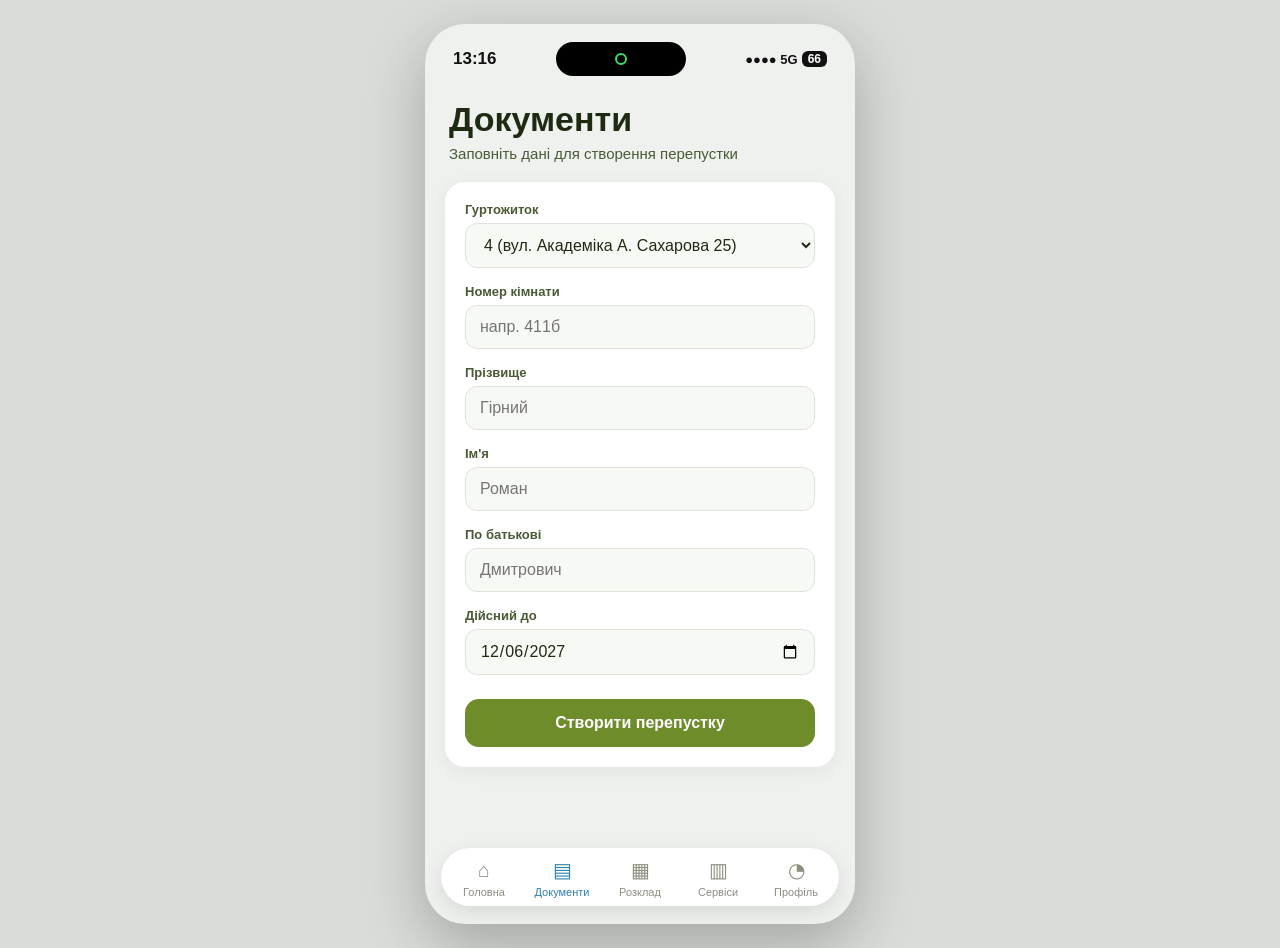
==== index.html @ 4cf70e14 "Init" ====
<!DOCTYPE html>
<html lang="uk">
<head>
<meta charset="UTF-8">
<meta name="viewport" content="width=device-width, initial-scale=1.0, viewport-fit=cover">
<title>Перепустка — дані</title>
<link rel="stylesheet" href="style.css">
</head>
<body>
  <div class="phone">
    <div class="statusbar">
      <span class="time">13:16</span>
      <span class="pill"><span class="dot"></span></span>
      <span class="right-icons">●●●● 5G <span class="battery">66</span></span>
    </div>

    <main class="form-screen">
      <h1>Документи</h1>
      <p class="subtitle">Заповніть дані для створення перепустки</p>

      <form id="passForm" class="pass-form">
        <label class="field">
          <span>Гуртожиток</span>
          <select id="dorm" required>
            <option value="1">1 (вул. Академіка А. Сахарова 25)</option>
            <option value="2">2 (вул. Академіка А. Сахарова 25)</option>
            <option value="3">3 (вул. Академіка А. Сахарова 25)</option>
            <option value="4" selected>4 (вул. Академіка А. Сахарова 25)</option>
            <option value="5">5 (вул. Академіка А. Сахарова 25)</option>
            <option value="6">6 (вул. Академіка А. Сахарова 25)</option>
          </select>
        </label>

        <label class="field">
          <span>Номер кімнати</span>
          <input id="room" type="text" placeholder="напр. 411б" required>
        </label>

        <label class="field">
          <span>Прізвище</span>
          <input id="lastname" type="text" placeholder="Гірний" required>
        </label>

        <label class="field">
          <span>Ім'я</span>
          <input id="firstname" type="text" placeholder="Роман" required>
        </label>

        <label class="field">
          <span>По батькові</span>
          <input id="middlename" type="text" placeholder="Дмитрович" required>
        </label>

        <label class="field">
          <span>Дійсний до</span>
          <input id="validUntil" type="date" required>
        </label>

        <button type="submit" class="primary-btn">Створити перепустку</button>
      </form>
    </main>

    <nav class="tabbar">
      <div class="tab"><span class="icon">⌂</span><span>Головна</span></div>
      <div class="tab active"><span class="icon">▤</span><span>Документи</span></div>
      <div class="tab"><span class="icon">▦</span><span>Розклад</span></div>
      <div class="tab"><span class="icon">▥</span><span>Сервіси</span></div>
      <div class="tab"><span class="icon">◔</span><span>Профіль</span></div>
    </nav>
  </div>

  <script src="script.js"></script>
</body>
</html>
---- style.css ----
:root {
  --bg: #eef1ee;
  --card-bg: #e4f0c8;
  --card-bg-2: #dcecb8;
  --olive: #6f8c2b;
  --olive-dark: #5a7322;
  --text-dark: #1f2a12;
  --text-muted: #4a5a35;
  --white: #ffffff;
  font-family: -apple-system, "SF Pro Text", "Segoe UI", Roboto, Helvetica, Arial, sans-serif;
}

* { box-sizing: border-box; }

body {
  margin: 0;
  background: #d9dcd9;
  display: flex;
  justify-content: center;
  min-height: 100vh;
  padding: 24px 0;
}

.phone {
  width: 100%;
  max-width: 430px;
  min-height: 900px;
  background: var(--bg);
  display: flex;
  flex-direction: column;
  border-radius: 40px;
  overflow: hidden;
  box-shadow: 0 20px 60px rgba(0,0,0,0.25);
}

.statusbar {
  display: flex;
  align-items: center;
  justify-content: space-between;
  padding: 18px 28px 6px;
  font-size: 17px;
  font-weight: 600;
  color: #111;
}

.statusbar .pill {
  width: 130px;
  height: 34px;
  background: #000;
  border-radius: 20px;
  display: flex;
  align-items: center;
  justify-content: center;
}

.statusbar .dot {
  width: 12px;
  height: 12px;
  border-radius: 50%;
  border: 2px solid #3ddc6a;
}

.right-icons {
  font-size: 13px;
  display: flex;
  align-items: center;
  gap: 4px;
}

.battery {
  background: #111;
  color: #fff;
  border-radius: 6px;
  padding: 1px 6px;
  font-size: 12px;
}

h1 {
  font-size: 34px;
  font-weight: 800;
  color: var(--text-dark);
  margin: 18px 24px 6px;
}

/* ---- form screen ---- */
.form-screen { flex: 1; padding-bottom: 24px; }

.subtitle {
  margin: 0 24px 20px;
  color: var(--text-muted);
  font-size: 15px;
}

.pass-form {
  margin: 0 20px;
  background: var(--white);
  border-radius: 20px;
  padding: 20px;
  display: flex;
  flex-direction: column;
  gap: 16px;
  box-shadow: 0 4px 20px rgba(0,0,0,0.06);
}

.field {
  display: flex;
  flex-direction: column;
  gap: 6px;
  font-size: 13px;
  font-weight: 600;
  color: var(--text-muted);
}

.field input,
.field select {
  font-family: inherit;
  font-size: 16px;
  padding: 12px 14px;
  border-radius: 12px;
  border: 1.5px solid #dfe3dc;
  background: #f7f9f5;
  color: var(--text-dark);
  outline: none;
}

.field input:focus,
.field select:focus {
  border-color: var(--olive);
}

.primary-btn {
  margin-top: 8px;
  background: var(--olive);
  color: #fff;
  border: none;
  padding: 15px;
  border-radius: 14px;
  font-size: 16px;
  font-weight: 700;
  cursor: pointer;
}

.primary-btn:active { background: var(--olive-dark); }

/* ---- pass screen ---- */
.pass-screen { flex: 1; padding: 0 20px 24px; }

.card {
  background: linear-gradient(180deg, var(--card-bg) 0%, var(--card-bg-2) 100%);
  border-radius: 22px;
  padding: 28px 24px 0;
  position: relative;
  overflow: hidden;
  min-height: 640px;
}

.card-title {
  font-size: 32px;
  font-weight: 800;
  line-height: 1.15;
  color: var(--text-dark);
  margin: 0 0 28px;
}

.card-row {
  margin-bottom: 20px;
  font-size: 20px;
  color: var(--text-dark);
}

.card-label {
  font-size: 20px;
  color: var(--text-dark);
}

.card-value {
  font-weight: 700;
  font-size: 21px;
  margin-top: 2px;
}

.divider {
  height: 3px;
  background: var(--olive);
  opacity: 0.5;
  border-radius: 2px;
  margin: 8px 0 20px;
}

.university {
  font-size: 19px;
  color: var(--text-dark);
  line-height: 1.3;
  margin-bottom: 22px;
}

.status-strip {
  background: var(--olive);
  color: #fff;
  font-weight: 700;
  font-size: 17px;
  padding: 12px 24px;
  margin: 0 -24px 20px;
  display: flex;
  gap: 10px;
  white-space: nowrap;
  overflow-x: auto;
}

.sep { opacity: 0.8; }

.fullname {
  font-size: 30px;
  font-weight: 800;
  color: var(--text-dark);
  line-height: 1.2;
  padding-bottom: 24px;
}

/* ---- tabbar ---- */
.tabbar {
  display: flex;
  justify-content: space-around;
  align-items: center;
  background: #fff;
  border-radius: 30px;
  margin: 0 16px 18px;
  padding: 10px 4px 8px;
  box-shadow: 0 6px 20px rgba(0,0,0,0.1);
}

.tab {
  display: flex;
  flex-direction: column;
  align-items: center;
  gap: 4px;
  font-size: 11px;
  color: #8a9080;
  flex: 1;
}

.tab .icon { font-size: 20px; }

.tab.active { color: #2f7fb0; }

@media (max-width: 380px) {
  .card-title { font-size: 26px; }
  .fullname { font-size: 24px; }
}
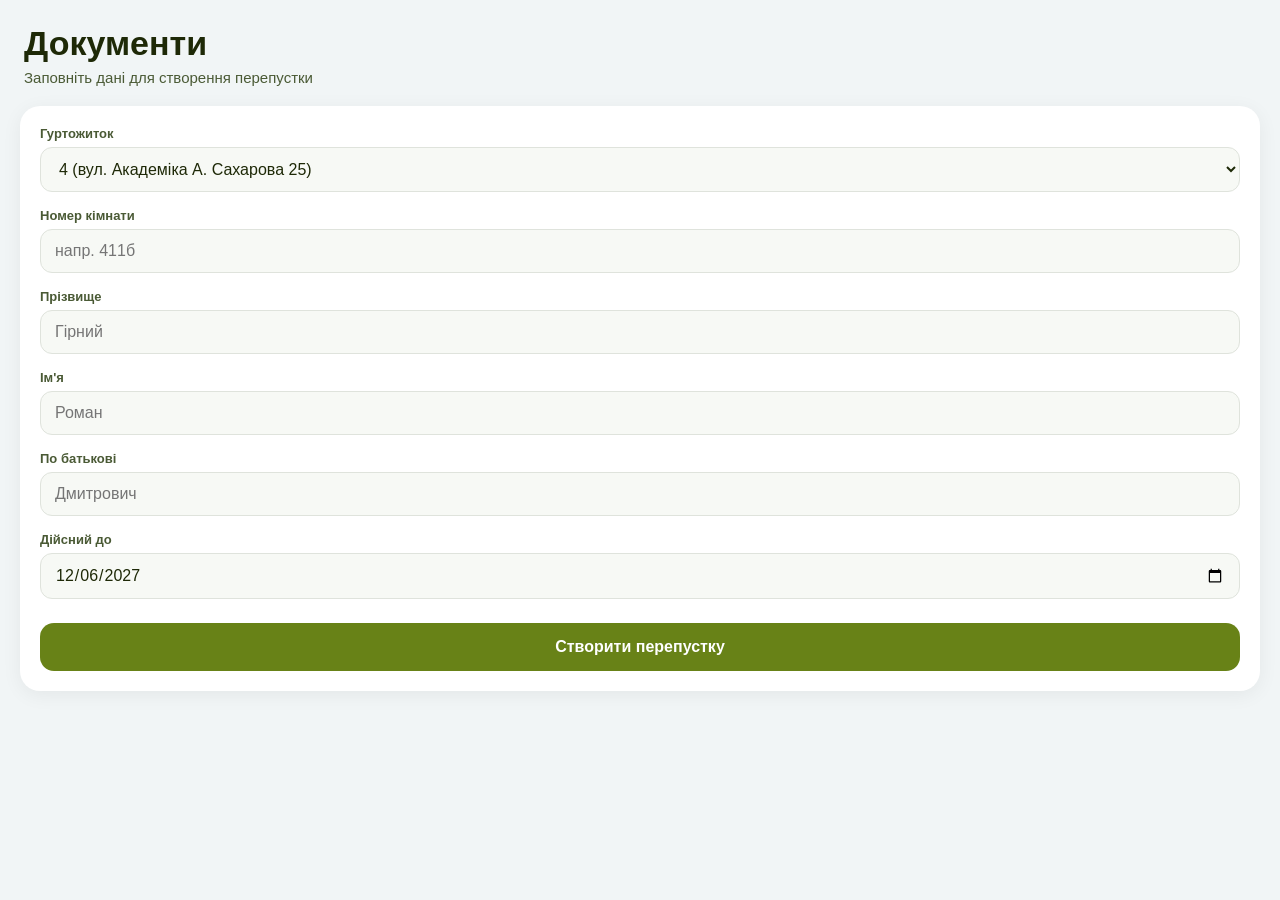
==== commit 08c500f3: "change" ====
--- a/index.html
+++ b/index.html
@@ -3,17 +3,13 @@
 <head>
 <meta charset="UTF-8">
 <meta name="viewport" content="width=device-width, initial-scale=1.0, viewport-fit=cover">
+<meta name="apple-mobile-web-app-capable" content="yes">
+<meta name="theme-color" content="#f1f5f6">
 <title>Перепустка — дані</title>
 <link rel="stylesheet" href="style.css">
 </head>
 <body>
-  <div class="phone">
-    <div class="statusbar">
-      <span class="time">13:16</span>
-      <span class="pill"><span class="dot"></span></span>
-      <span class="right-icons">●●●● 5G <span class="battery">66</span></span>
-    </div>
-
+  <div class="app-shell">
     <main class="form-screen">
       <h1>Документи</h1>
       <p class="subtitle">Заповніть дані для створення перепустки</p>
@@ -59,14 +55,6 @@
         <button type="submit" class="primary-btn">Створити перепустку</button>
       </form>
     </main>
-
-    <nav class="tabbar">
-      <div class="tab"><span class="icon">⌂</span><span>Головна</span></div>
-      <div class="tab active"><span class="icon">▤</span><span>Документи</span></div>
-      <div class="tab"><span class="icon">▦</span><span>Розклад</span></div>
-      <div class="tab"><span class="icon">▥</span><span>Сервіси</span></div>
-      <div class="tab"><span class="icon">◔</span><span>Профіль</span></div>
-    </nav>
   </div>
 
   <script src="script.js"></script>
--- a/style.css
+++ b/style.css
@@ -1,98 +1,54 @@
 :root {
-  --bg: #eef1ee;
-  --card-bg: #e4f0c8;
-  --card-bg-2: #dcecb8;
-  --olive: #6f8c2b;
-  --olive-dark: #5a7322;
-  --text-dark: #1f2a12;
+  --page-bg: #f1f5f6;
+  --card-bg: #eef6d1;
+  --olive: #688217;
+  --olive-strip: #6a8420;
+  --divider: #c6e270;
+  --text-dark: #1e2907;
   --text-muted: #4a5a35;
   --white: #ffffff;
+  --nav-blue: #1aa3e0;
+  --nav-gray: #8b939c;
   font-family: -apple-system, "SF Pro Text", "Segoe UI", Roboto, Helvetica, Arial, sans-serif;
 }
 
-* { box-sizing: border-box; }
+* { box-sizing: border-box; -webkit-tap-highlight-color: transparent; }
+
+html, body {
+  height: 100%;
+  margin: 0;
+  overscroll-behavior: none;
+}
 
 body {
-  margin: 0;
-  background: #d9dcd9;
-  display: flex;
-  justify-content: center;
-  min-height: 100vh;
-  padding: 24px 0;
-}
-
-.phone {
-  width: 100%;
-  max-width: 430px;
-  min-height: 900px;
-  background: var(--bg);
-  display: flex;
-  flex-direction: column;
-  border-radius: 40px;
-  overflow: hidden;
-  box-shadow: 0 20px 60px rgba(0,0,0,0.25);
-}
-
-.statusbar {
-  display: flex;
-  align-items: center;
-  justify-content: space-between;
-  padding: 18px 28px 6px;
-  font-size: 17px;
-  font-weight: 600;
-  color: #111;
-}
-
-.statusbar .pill {
-  width: 130px;
-  height: 34px;
-  background: #000;
-  border-radius: 20px;
-  display: flex;
-  align-items: center;
-  justify-content: center;
-}
-
-.statusbar .dot {
-  width: 12px;
-  height: 12px;
-  border-radius: 50%;
-  border: 2px solid #3ddc6a;
-}
-
-.right-icons {
-  font-size: 13px;
-  display: flex;
-  align-items: center;
-  gap: 4px;
-}
-
-.battery {
-  background: #111;
-  color: #fff;
-  border-radius: 6px;
-  padding: 1px 6px;
-  font-size: 12px;
+  background: var(--page-bg);
+  overflow: hidden;
 }
 
 h1 {
   font-size: 34px;
   font-weight: 800;
   color: var(--text-dark);
-  margin: 18px 24px 6px;
+  margin: 0;
 }
 
 /* ---- form screen ---- */
-.form-screen { flex: 1; padding-bottom: 24px; }
+.form-screen {
+  min-height: 100%;
+  padding: max(20px, env(safe-area-inset-top)) 20px 32px;
+  display: flex;
+  flex-direction: column;
+}
+
+.form-screen h1 { margin: 4px 4px 6px; }
 
 .subtitle {
-  margin: 0 24px 20px;
+  margin: 0 4px 20px;
   color: var(--text-muted);
   font-size: 15px;
 }
 
 .pass-form {
-  margin: 0 20px;
   background: var(--white);
   border-radius: 20px;
   padding: 20px;
@@ -142,108 +98,168 @@
 
 .primary-btn:active { background: var(--olive-dark); }
 
-/* ---- pass screen ---- */
-.pass-screen { flex: 1; padding: 0 20px 24px; }
+/* ---- pass screen (must fit one viewport, no scroll) ---- */
+.app-screen {
+  height: 100dvh;
+  height: 100vh;
+  display: flex;
+  flex-direction: column;
+  padding: max(14px, env(safe-area-inset-top)) 18px max(12px, env(safe-area-inset-bottom));
+  gap: clamp(6px, 1.6dvh, 14px);
+  overflow: hidden;
+}
+
+.page-title {
+  font-size: clamp(24px, 6dvh, 34px);
+  flex: 0 0 auto;
+}
 
 .card {
-  background: linear-gradient(180deg, var(--card-bg) 0%, var(--card-bg-2) 100%);
-  border-radius: 22px;
-  padding: 28px 24px 0;
+  flex: 1 1 auto;
+  min-height: 0;
+  background: var(--card-bg);
+  border-radius: 20px;
+  padding: clamp(14px, 3dvh, 24px) clamp(16px, 5vw, 22px);
   position: relative;
   overflow: hidden;
-  min-height: 640px;
+  display: flex;
+  flex-direction: column;
+  justify-content: space-between;
+}
+
+.card > * { position: relative; z-index: 1; }
+
+.card > .seal {
+  position: absolute;
+  top: 6%;
+  right: -18%;
+  width: 66%;
+  max-width: 300px;
+  opacity: 0.95;
+  pointer-events: none;
+  z-index: 0;
 }
 
 .card-title {
-  font-size: 32px;
+  font-size: clamp(19px, 4.6dvh, 30px);
   font-weight: 800;
-  line-height: 1.15;
-  color: var(--text-dark);
-  margin: 0 0 28px;
+  line-height: 1.12;
+  color: var(--text-dark);
+  margin: 0;
+}
+
+.card-details {
+  display: flex;
+  flex-direction: column;
 }
 
 .card-row {
-  margin-bottom: 20px;
-  font-size: 20px;
-  color: var(--text-dark);
-}
-
-.card-label {
-  font-size: 20px;
-  color: var(--text-dark);
-}
+  font-size: clamp(13px, 2.4dvh, 18px);
+  color: var(--text-dark);
+  line-height: 1.32;
+}
+
+.card-label { color: var(--text-dark); }
 
 .card-value {
   font-weight: 700;
-  font-size: 21px;
-  margin-top: 2px;
+  font-size: clamp(13.5px, 2.5dvh, 19px);
 }
 
 .divider {
   height: 3px;
-  background: var(--olive);
-  opacity: 0.5;
+  background: var(--divider);
   border-radius: 2px;
-  margin: 8px 0 20px;
+  align-self: stretch;
 }
 
 .university {
-  font-size: 19px;
-  color: var(--text-dark);
-  line-height: 1.3;
-  margin-bottom: 22px;
+  font-size: clamp(12.5px, 2.2dvh, 17px);
+  color: var(--text-dark);
+  line-height: 1.28;
 }
 
 .status-strip {
-  background: var(--olive);
+  background: var(--olive-strip);
   color: #fff;
   font-weight: 700;
-  font-size: 17px;
-  padding: 12px 24px;
-  margin: 0 -24px 20px;
-  display: flex;
-  gap: 10px;
+  font-size: clamp(11.5px, 2dvh, 15px);
+  padding: clamp(8px, 1.6dvh, 12px) 0;
+  margin: 0 calc(-1 * clamp(16px, 5vw, 22px));
+  overflow: hidden;
+  width: calc(100% + 2 * clamp(16px, 5vw, 22px));
+  max-width: calc(100% + 2 * clamp(16px, 5vw, 22px));
+}
+
+.marquee { overflow: hidden; width: 100%; }
+
+.marquee-track {
+  display: inline-flex;
   white-space: nowrap;
-  overflow-x: auto;
-}
-
-.sep { opacity: 0.8; }
+  will-change: transform;
+  animation: scroll-left 12s linear infinite;
+}
+
+.chunk { padding-left: clamp(16px, 5vw, 22px); }
+
+@keyframes scroll-left {
+  from { transform: translateX(0); }
+  to { transform: translateX(-50%); }
+}
+
+@media (prefers-reduced-motion: reduce) {
+  .marquee-track { animation: none; }
+}
 
 .fullname {
-  font-size: 30px;
+  font-size: clamp(17px, 3.6dvh, 26px);
   font-weight: 800;
   color: var(--text-dark);
-  line-height: 1.2;
-  padding-bottom: 24px;
+  line-height: 1.18;
 }
 
 /* ---- tabbar ---- */
 .tabbar {
+  flex: 0 0 auto;
   display: flex;
   justify-content: space-around;
+  align-items: flex-end;
+  background: #fff;
+  border-radius: 26px;
+  padding: 8px 4px calc(6px + env(safe-area-inset-bottom, 0px));
+  box-shadow: 0 6px 20px rgba(0,0,0,0.08);
+}
+
+.tab {
+  display: flex;
+  flex-direction: column;
   align-items: center;
-  background: #fff;
-  border-radius: 30px;
-  margin: 0 16px 18px;
-  padding: 10px 4px 8px;
-  box-shadow: 0 6px 20px rgba(0,0,0,0.1);
-}
-
-.tab {
-  display: flex;
-  flex-direction: column;
+  gap: 3px;
+  font-size: 11px;
+  color: var(--nav-gray);
+  flex: 1;
+}
+
+.tab svg {
+  width: 23px;
+  height: 23px;
+}
+
+.tab-pill {
+  display: flex;
   align-items: center;
-  gap: 4px;
-  font-size: 11px;
-  color: #8a9080;
-  flex: 1;
-}
-
-.tab .icon { font-size: 20px; }
-
-.tab.active { color: #2f7fb0; }
-
-@media (max-width: 380px) {
-  .card-title { font-size: 26px; }
-  .fullname { font-size: 24px; }
-}
+  justify-content: center;
+  padding: 6px 14px;
+  border-radius: 14px;
+}
+
+.tab.active {
+  color: var(--nav-blue);
+  font-weight: 600;
+}
+
+.tab.active .tab-pill {
+  background: #eef1f3;
+}
+
+.tab.active svg { color: var(--nav-blue); }
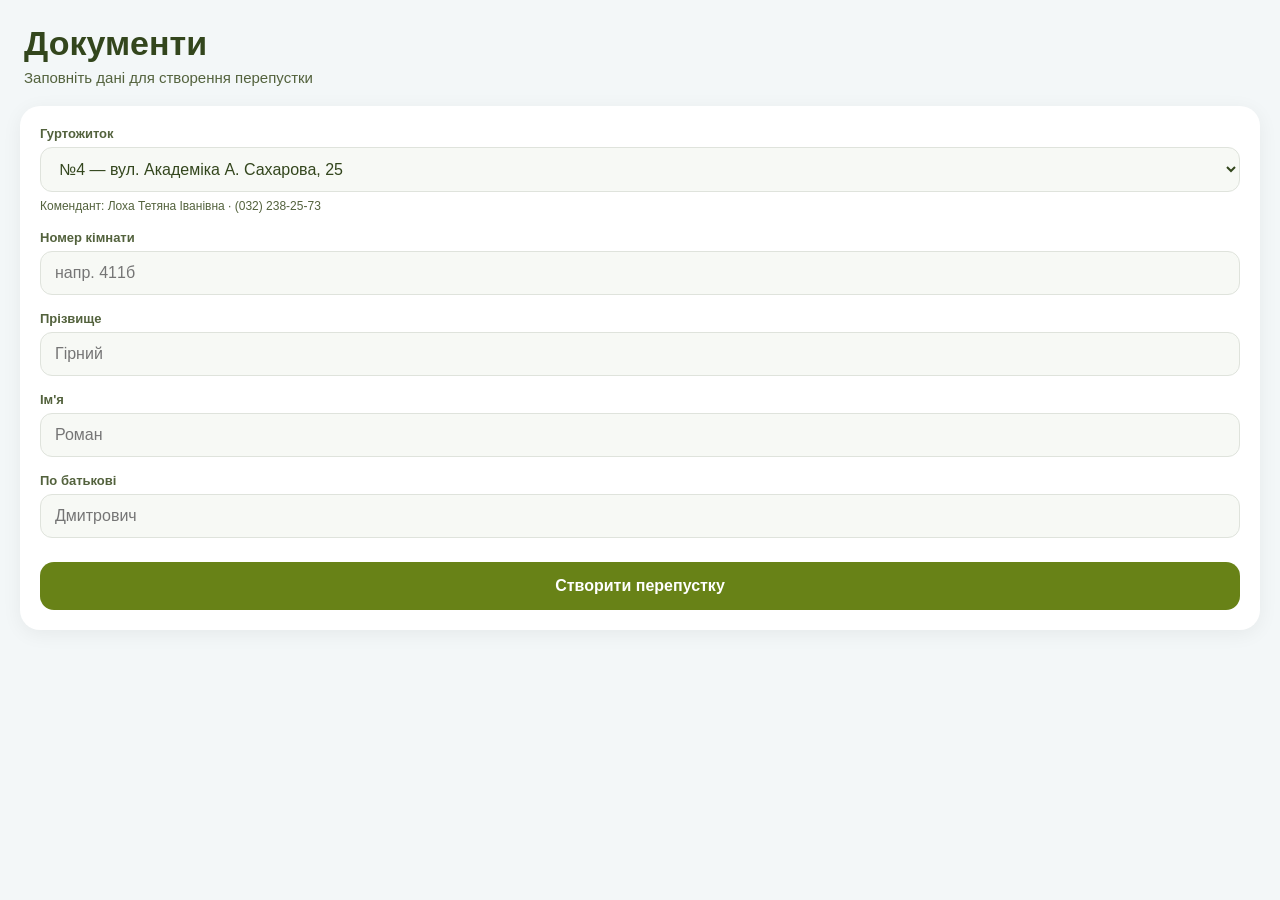
==== commit d16f2487: "dorms add" ====
--- a/index.html
+++ b/index.html
@@ -18,13 +18,26 @@
         <label class="field">
           <span>Гуртожиток</span>
           <select id="dorm" required>
-            <option value="1">1 (вул. Академіка А. Сахарова 25)</option>
-            <option value="2">2 (вул. Академіка А. Сахарова 25)</option>
-            <option value="3">3 (вул. Академіка А. Сахарова 25)</option>
-            <option value="4" selected>4 (вул. Академіка А. Сахарова 25)</option>
-            <option value="5">5 (вул. Академіка А. Сахарова 25)</option>
-            <option value="6">6 (вул. Академіка А. Сахарова 25)</option>
+            <option value="1">№1 — вул. Бой-Желенського, 14</option>
+            <option value="3">№3 — вул. І. Карпінця, 27</option>
+            <option value="4" selected>№4 — вул. Академіка А. Сахарова, 25</option>
+            <option value="5">№5 — вул. Лукаша, 4</option>
+            <option value="6">№6 — вул. Академіка А. Сахарова, 27</option>
+            <option value="7">№7 — вул. Лукаша, 1</option>
+            <option value="8">№8 — вул. Академіка А. Сахарова, 23</option>
+            <option value="9">№9 — вул. Лукаша, 2</option>
+            <option value="10">№10 — вул. Відкрита, 1</option>
+            <option value="11">№11 — вул. Лукаша, 5</option>
+            <option value="12">№12 — вул. Академіка Лазаренка, 38</option>
+            <option value="14">№14 — вул. Академіка Лазаренка, 40</option>
+            <option value="15">№15 — вул. Академіка Лазаренка, 42</option>
+            <option value="17">№17 — вул. Пулюя І., 33а</option>
+            <option value="18">№18 — м. Львів, вул. Плужника, 5</option>
+            <option value="19">№19 — м. Львів-смт. Брюховичі, вул. Сухомлинського, 18</option>
+            <option value="21">№21 — м. Львів, вул. Пулюя І., 33</option>
+            <option value="22">№22 — м. Львів, вул. В. Великого, 57 (5 під’їзд)</option>
           </select>
+          <small id="dormContact" class="field-hint"></small>
         </label>
 
         <label class="field">
@@ -47,11 +60,6 @@
           <input id="middlename" type="text" placeholder="Дмитрович" required>
         </label>
 
-        <label class="field">
-          <span>Дійсний до</span>
-          <input id="validUntil" type="date" required>
-        </label>
-
         <button type="submit" class="primary-btn">Створити перепустку</button>
       </form>
     </main>
--- a/style.css
+++ b/style.css
@@ -1,15 +1,16 @@
 :root {
-  --page-bg: #f1f5f6;
-  --card-bg: #eef6d1;
+  --page-bg: #f3f7f8;
+  --card-bg: #eff9d1;
   --olive: #688217;
   --olive-strip: #6a8420;
-  --divider: #c6e270;
-  --text-dark: #1e2907;
-  --text-muted: #4a5a35;
+  --divider: #c2e164;
+  --text-dark: #33461d;
+  --text-muted: #53623d;
+  --card-text: #3b4c24;
   --white: #ffffff;
   --nav-blue: #1aa3e0;
   --nav-gray: #8b939c;
-  font-family: -apple-system, "SF Pro Text", "Segoe UI", Roboto, Helvetica, Arial, sans-serif;
+  font-family: -apple-system, BlinkMacSystemFont, "SF Pro Display", "SF Pro Text", "Segoe UI", sans-serif;
 }
 
 * { box-sizing: border-box; -webkit-tap-highlight-color: transparent; }
@@ -23,11 +24,12 @@
 body {
   background: var(--page-bg);
   overflow: hidden;
+  color: var(--text-dark);
 }
 
 h1 {
   font-size: 34px;
-  font-weight: 800;
+  font-weight: 700; /* Було 800, зменшено для легкості */
   color: var(--text-dark);
   margin: 0;
 }
@@ -84,6 +86,13 @@
   border-color: var(--olive);
 }
 
+.field-hint {
+  color: var(--text-muted);
+  font-size: 12px;
+  font-weight: 400;
+  line-height: 1.35;
+}
+
 .primary-btn {
   margin-top: 8px;
   background: var(--olive);
@@ -98,53 +107,60 @@
 
 .primary-btn:active { background: var(--olive-dark); }
 
-/* ---- pass screen (must fit one viewport, no scroll) ---- */
+/* ---- pass screen ---- */
 .app-screen {
+  height: 100vh;
   height: 100dvh;
-  height: 100vh;
-  display: flex;
-  flex-direction: column;
-  padding: max(14px, env(safe-area-inset-top)) 18px max(12px, env(safe-area-inset-bottom));
-  gap: clamp(6px, 1.6dvh, 14px);
+  display: flex;
+  flex-direction: column;
+  padding: max(16px, env(safe-area-inset-top)) 16px max(10px, env(safe-area-inset-bottom));
   overflow: hidden;
 }
 
 .page-title {
-  font-size: clamp(24px, 6dvh, 34px);
+  font-size: clamp(28px, 4.1dvh, 30px);
+  line-height: 1.15;
+  font-weight: 700; /* Було 800 */
+  color: #000;
   flex: 0 0 auto;
+  margin: 0 2px clamp(8px, 1.6dvh, 12px);
 }
 
 .card {
   flex: 1 1 auto;
   min-height: 0;
   background: var(--card-bg);
-  border-radius: 20px;
-  padding: clamp(14px, 3dvh, 24px) clamp(16px, 5vw, 22px);
+  border-radius: 16px;
+  padding: clamp(18px, 3.1dvh, 24px) 16px;
   position: relative;
   overflow: hidden;
   display: flex;
   flex-direction: column;
   justify-content: space-between;
+  color: var(--card-text);
+  font-family: -apple-system, "SF Pro Text", "Segoe UI", Roboto, Helvetica, Arial, sans-serif;
 }
 
 .card > * { position: relative; z-index: 1; }
 
 .card > .seal {
   position: absolute;
-  top: 6%;
-  right: -18%;
-  width: 66%;
-  max-width: 300px;
-  opacity: 0.95;
+  top: 4%;
+  left: 24%;
+  right: auto;
+  width: 72%;
+  max-width: none;
+  opacity: 0.45; /* Було 0.2, зроблено чіткішим */
+  transform: translateX(0);
   pointer-events: none;
   z-index: 0;
 }
 
 .card-title {
-  font-size: clamp(19px, 4.6dvh, 30px);
-  font-weight: 800;
-  line-height: 1.12;
-  color: var(--text-dark);
+  font-size: clamp(23px, 4.3dvh, 29px);
+  font-weight: 700; /* Було 800 */
+  line-height: 1.05; /* Трохи ущільнено */
+  color: var(--card-text);
   margin: 0;
 }
 
@@ -154,41 +170,44 @@
 }
 
 .card-row {
-  font-size: clamp(13px, 2.4dvh, 18px);
-  color: var(--text-dark);
-  line-height: 1.32;
-}
-
-.card-label { color: var(--text-dark); }
+  font-size: clamp(15px, 2.35dvh, 18px);
+  color: var(--card-text);
+  line-height: 1.25; /* Зменшено з 1.3 для компактності */
+}
+
+.card-label { 
+  color: var(--card-text); 
+}
 
 .card-value {
-  font-weight: 700;
-  font-size: clamp(13.5px, 2.5dvh, 19px);
+  font-weight: 600; /* Було 700 */
+  font-size: inherit;
+  color: var(--card-text);
 }
 
 .divider {
-  height: 3px;
+  height: 1.5px; /* Було 3px - лінія була надто товстою */
   background: var(--divider);
-  border-radius: 2px;
+  border-radius: 1px;
   align-self: stretch;
 }
 
 .university {
-  font-size: clamp(12.5px, 2.2dvh, 17px);
-  color: var(--text-dark);
-  line-height: 1.28;
+  font-size: clamp(14px, 2.2dvh, 17px);
+  color: var(--card-text);
+  line-height: 1.25;
 }
 
 .status-strip {
   background: var(--olive-strip);
   color: #fff;
-  font-weight: 700;
-  font-size: clamp(11.5px, 2dvh, 15px);
-  padding: clamp(8px, 1.6dvh, 12px) 0;
-  margin: 0 calc(-1 * clamp(16px, 5vw, 22px));
-  overflow: hidden;
-  width: calc(100% + 2 * clamp(16px, 5vw, 22px));
-  max-width: calc(100% + 2 * clamp(16px, 5vw, 22px));
+  font-weight: 600; /* Було 700 */
+  font-size: clamp(10.5px, 1.8dvh, 13px); /* Зменшено шрифт для вужчої лінії */
+  padding: clamp(5px, 1dvh, 8px) 0; /* Зменшено паддінги для вужчої смужки */
+  margin: 0 -16px;
+  overflow: hidden;
+  width: calc(100% + 32px);
+  max-width: calc(100% + 32px);
 }
 
 .marquee { overflow: hidden; width: 100%; }
@@ -200,7 +219,7 @@
   animation: scroll-left 12s linear infinite;
 }
 
-.chunk { padding-left: clamp(16px, 5vw, 22px); }
+.chunk { padding-left: 16px; }
 
 @keyframes scroll-left {
   from { transform: translateX(0); }
@@ -212,10 +231,10 @@
 }
 
 .fullname {
-  font-size: clamp(17px, 3.6dvh, 26px);
-  font-weight: 800;
-  color: var(--text-dark);
-  line-height: 1.18;
+  font-size: clamp(23px, 4.3dvh, 29px);
+  font-weight: 500; /* Трохи додано ваги для читабельності імені */
+  color: var(--card-text);
+  line-height: 1.15;
 }
 
 /* ---- tabbar ---- */
@@ -226,7 +245,9 @@
   align-items: flex-end;
   background: #fff;
   border-radius: 26px;
-  padding: 8px 4px calc(6px + env(safe-area-inset-bottom, 0px));
+  margin-top: clamp(18px, 3.8dvh, 30px);
+  margin-bottom: max(10px, env(safe-area-inset-bottom));
+  padding: 7px 4px 9px;
   box-shadow: 0 6px 20px rgba(0,0,0,0.08);
 }
 
@@ -234,7 +255,7 @@
   display: flex;
   flex-direction: column;
   align-items: center;
-  gap: 3px;
+  gap: 2px;
   font-size: 11px;
   color: var(--nav-gray);
   flex: 1;
@@ -262,4 +283,4 @@
   background: #eef1f3;
 }
 
-.tab.active svg { color: var(--nav-blue); }
+.tab.active svg { color: var(--nav-blue); }
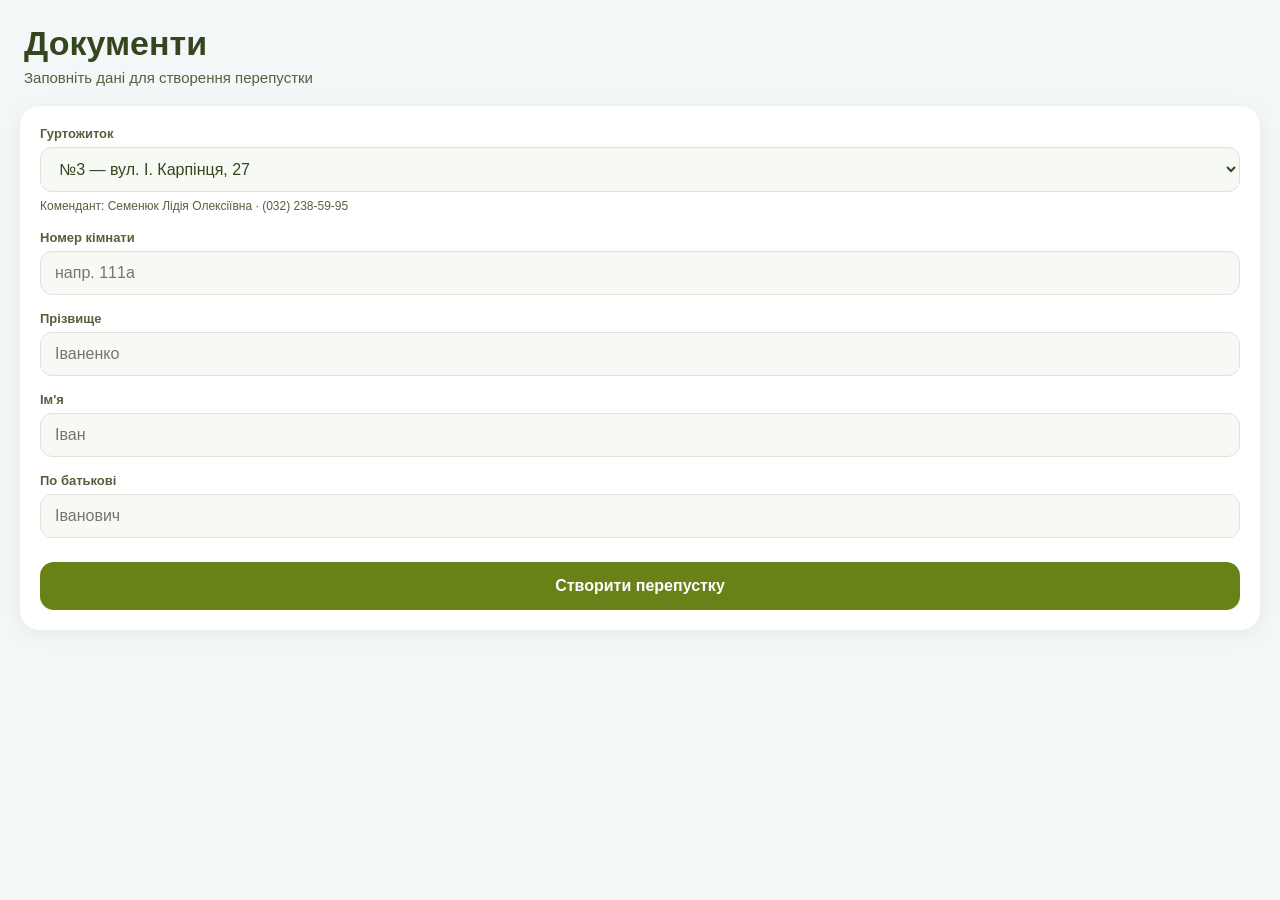
==== commit 47871378: "anon" ====
--- a/index.html
+++ b/index.html
@@ -19,8 +19,8 @@
           <span>Гуртожиток</span>
           <select id="dorm" required>
             <option value="1">№1 — вул. Бой-Желенського, 14</option>
-            <option value="3">№3 — вул. І. Карпінця, 27</option>
-            <option value="4" selected>№4 — вул. Академіка А. Сахарова, 25</option>
+            <option value="3" selected>№3 — вул. І. Карпінця, 27</option>
+            <option value="4">№4 — вул. Академіка А. Сахарова, 25</option>
             <option value="5">№5 — вул. Лукаша, 4</option>
             <option value="6">№6 — вул. Академіка А. Сахарова, 27</option>
             <option value="7">№7 — вул. Лукаша, 1</option>
@@ -42,22 +42,22 @@
 
         <label class="field">
           <span>Номер кімнати</span>
-          <input id="room" type="text" placeholder="напр. 411б" required>
+          <input id="room" type="text" placeholder="напр. 111а" required>
         </label>
 
         <label class="field">
           <span>Прізвище</span>
-          <input id="lastname" type="text" placeholder="Гірний" required>
+          <input id="lastname" type="text" placeholder="Іваненко" required>
         </label>
 
         <label class="field">
           <span>Ім'я</span>
-          <input id="firstname" type="text" placeholder="Роман" required>
+          <input id="firstname" type="text" placeholder="Іван" required>
         </label>
 
         <label class="field">
           <span>По батькові</span>
-          <input id="middlename" type="text" placeholder="Дмитрович" required>
+          <input id="middlename" type="text" placeholder="Іванович" required>
         </label>
 
         <button type="submit" class="primary-btn">Створити перепустку</button>
--- a/style.css
+++ b/style.css
@@ -150,7 +150,7 @@
   right: auto;
   width: 72%;
   max-width: none;
-  opacity: 0.45; /* Було 0.2, зроблено чіткішим */
+  opacity: 0.2;
   transform: translateX(0);
   pointer-events: none;
   z-index: 0;
@@ -247,7 +247,9 @@
   border-radius: 26px;
   margin-top: clamp(18px, 3.8dvh, 30px);
   margin-bottom: max(10px, env(safe-area-inset-bottom));
-  padding: 7px 4px 9px;
+  margin-left: -5px;
+  margin-right: -5px;
+  padding: 5px 4px 7px;
   box-shadow: 0 6px 20px rgba(0,0,0,0.08);
 }
 
@@ -270,7 +272,7 @@
   display: flex;
   align-items: center;
   justify-content: center;
-  padding: 6px 14px;
+  padding: 6px 24px;
   border-radius: 14px;
 }
 
